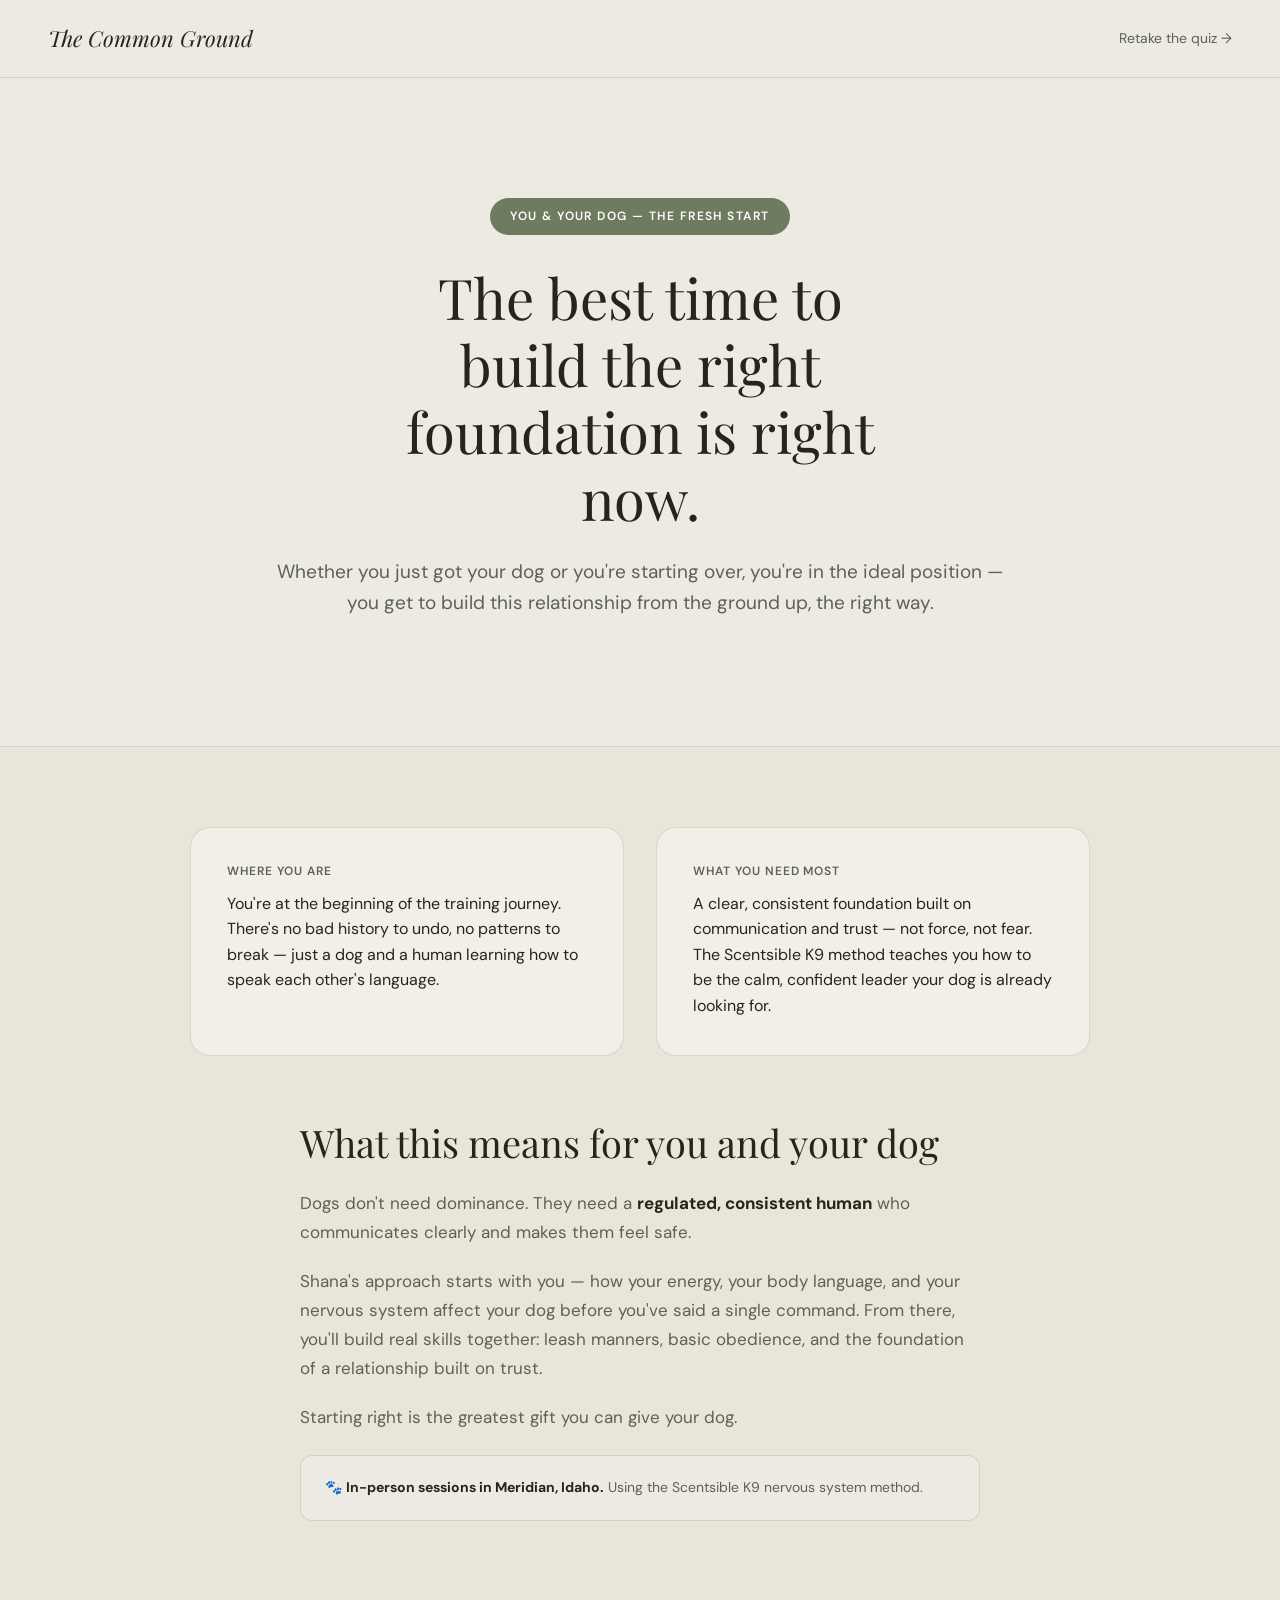
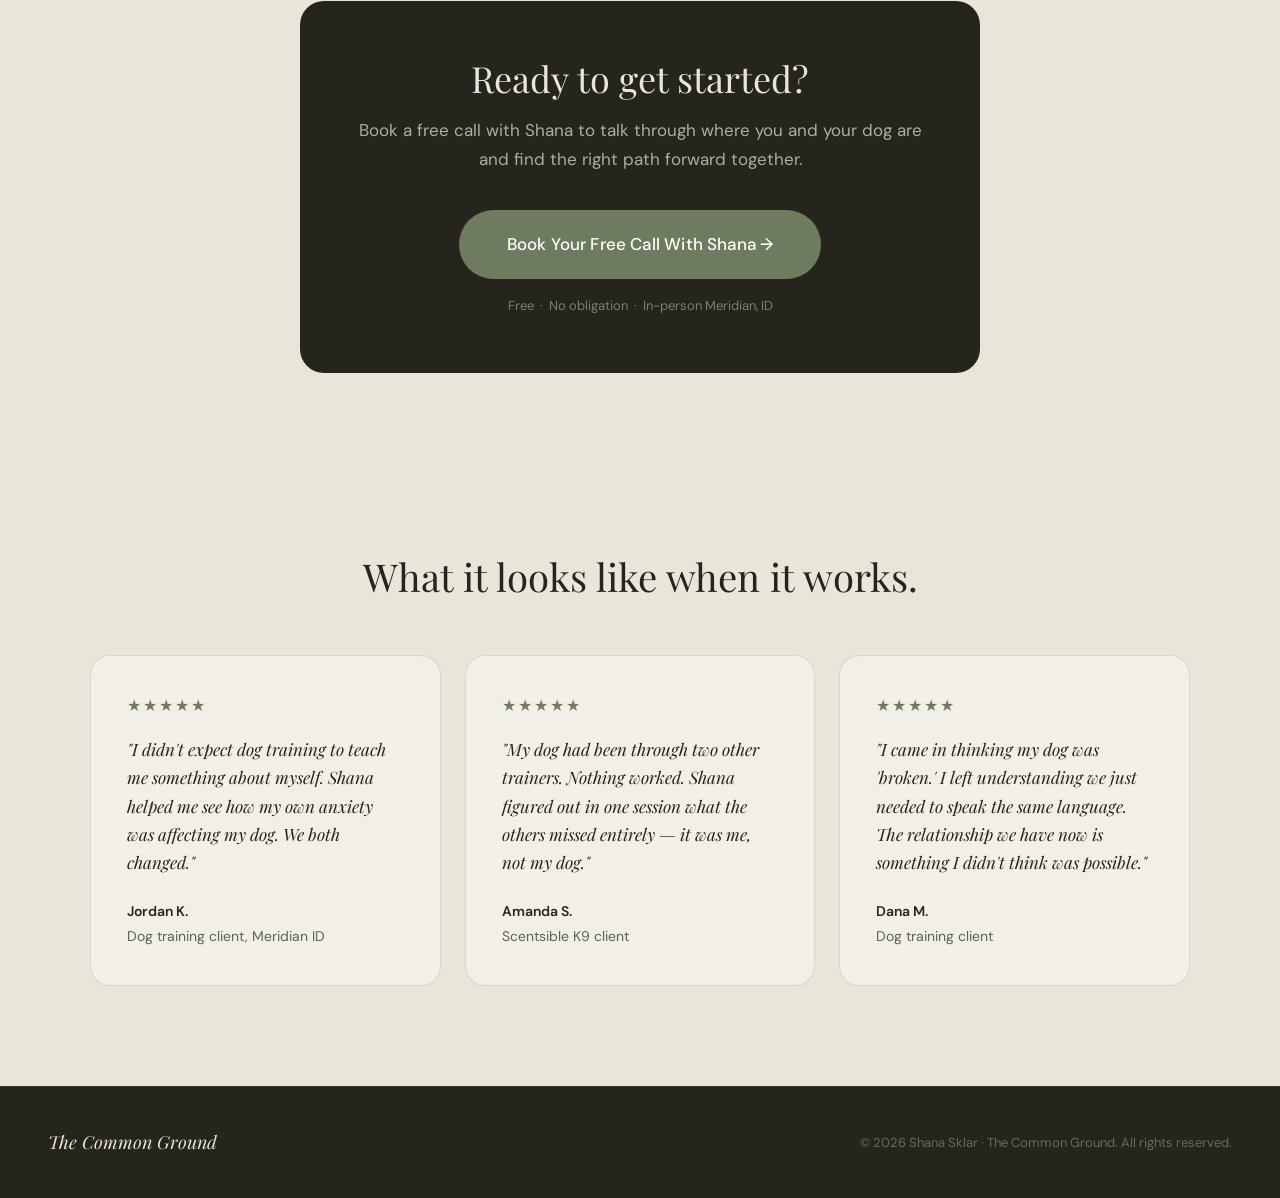
==== results-dogs.html @ 05b18819 "Add files via upload" ====
<!DOCTYPE html>
<html lang="en">
<head>
  <meta charset="UTF-8" />
  <meta name="viewport" content="width=device-width, initial-scale=1.0" />
  <title>Your Results — You & Your Dog — The Common Ground</title>
  <link rel="preconnect" href="https://fonts.googleapis.com" />
  <link rel="preconnect" href="https://fonts.gstatic.com" crossorigin />
  <link href="https://fonts.googleapis.com/css2?family=Playfair+Display:ital,wght@0,400;0,500;1,400;1,500&family=DM+Sans:wght@300;400;500;600&display=swap" rel="stylesheet" />
  <link rel="stylesheet" href="style.css" />
</head>
<body class="results-page">

  <nav id="navbar" style="position:relative; backdrop-filter:none; background:var(--sand-light); border-bottom:1px solid var(--border);">
    <a href="/" class="nav-logo">The Common Ground</a>
    <a href="quiz-dogs.html" style="font-size:14px; color:var(--text-muted);">Retake the quiz →</a>
  </nav>

  <section class="results-hero">
    <span class="result-type-badge" id="resultBadge">You & Your Dog</span>
    <h1 id="resultHeadline">Loading your results…</h1>
    <p class="lead" id="resultLead"></p>
  </section>

  <div class="results-body">
    <div class="container">

      <div class="results-grid" id="resultCards">
        <div class="result-card">
          <h3>Where You Are</h3>
          <p id="cardWhere"></p>
        </div>
        <div class="result-card">
          <h3>What You Need Most</h3>
          <p id="cardNeed"></p>
        </div>
      </div>

      <div class="results-copy">
        <h2>What this means for you and your dog</h2>
        <div id="resultBody"></div>
        <div style="margin-top:24px; padding:20px 24px; background:var(--sand-light); border-radius:var(--radius); border:1px solid var(--border);">
          <p style="font-size:14px; color:var(--text-muted); margin:0;">
            🐾 <strong style="color:var(--text);">In-person sessions in Meridian, Idaho.</strong>
            Using the Scentsible K9 nervous system method.
          </p>
        </div>
      </div>

      <div class="results-cta-box">
        <h2>Ready to get started?</h2>
        <p>
          Book a free call with Shana to talk through where you and your dog are
          and find the right path forward together.
        </p>
        <a href="https://calendly.com/shana-sklar1127/30min" target="_blank" class="btn btn-primary btn-lg">
          Book Your Free Call With Shana →
        </a>
        <p style="color:rgba(234,229,217,0.45); font-size:13px; margin-top:16px; margin-bottom:0;">
          Free &nbsp;·&nbsp; No obligation &nbsp;·&nbsp; In-person Meridian, ID
        </p>
      </div>

    </div>
  </div>

  <section class="testimonials" style="background:var(--cream);">
    <div class="container">
      <h2>What it looks like when it works.</h2>
      <div class="testimonial-grid">
        <div class="testimonial-card">
          <div class="testimonial-stars">★★★★★</div>
          <blockquote>"I didn't expect dog training to teach me something about myself. Shana helped me see how my own anxiety was affecting my dog. We both changed."</blockquote>
          <div class="testimonial-author">Jordan K. <span>Dog training client, Meridian ID</span></div>
        </div>
        <div class="testimonial-card">
          <div class="testimonial-stars">★★★★★</div>
          <blockquote>"My dog had been through two other trainers. Nothing worked. Shana figured out in one session what the others missed entirely — it was me, not my dog."</blockquote>
          <div class="testimonial-author">Amanda S. <span>Scentsible K9 client</span></div>
        </div>
        <div class="testimonial-card">
          <div class="testimonial-stars">★★★★★</div>
          <blockquote>"I came in thinking my dog was 'broken.' I left understanding we just needed to speak the same language. The relationship we have now is something I didn't think was possible."</blockquote>
          <div class="testimonial-author">Dana M. <span>Dog training client</span></div>
        </div>
      </div>
    </div>
  </section>

  <footer>
    <a href="/" class="footer-logo">The Common Ground</a>
    <p class="footer-copy">© 2026 Shana Sklar · The Common Ground. All rights reserved.</p>
  </footer>

  <script>
    const RESULTS_DATA = {
      'fresh-start': {
        label: 'The Fresh Start',
        headline: "The best time to build the right foundation\nis right now.",
        lead: "Whether you just got your dog or you're starting over, you're in the ideal position — you get to build this relationship from the ground up, the right way.",
        where: "You're at the beginning of the training journey. There's no bad history to undo, no patterns to break — just a dog and a human learning how to speak each other's language.",
        need: "A clear, consistent foundation built on communication and trust — not force, not fear. The Scentsible K9 method teaches you how to be the calm, confident leader your dog is already looking for.",
        body: [
          "Dogs don't need dominance. They need a <strong>regulated, consistent human</strong> who communicates clearly and makes them feel safe.",
          "Shana's approach starts with you — how your energy, your body language, and your nervous system affect your dog before you've said a single command. From there, you'll build real skills together: leash manners, basic obedience, and the foundation of a relationship built on trust.",
          "Starting right is the greatest gift you can give your dog."
        ]
      },
      'breakthrough': {
        label: 'The Breakthrough',
        headline: "You've tried. Your dog has tried.\nYou both deserve an approach that actually works.",
        lead: "You're not starting from zero — you've put in the work. But something isn't clicking. The missing piece usually isn't technique. It's the nervous system underneath it.",
        where: "You've got experience and some results — but also some stuck points. Your dog knows what you're asking; they're just not consistently responding. That gap is workable.",
        need: "A different lens. The Scentsible K9 method looks at what's happening in your dog's nervous system — and yours — before applying any technique. When both are regulated, everything gets easier.",
        body: [
          "Most training focuses on what the dog is doing. Shana focuses on <strong>why</strong> — and that's where breakthroughs happen.",
          "If your dog is reactive, inconsistent, or seems to forget everything they know in certain situations, it's almost always a nervous system response, not a training failure.",
          "You're closer to the breakthrough than it feels."
        ]
      },
      'bond-builder': {
        label: 'The Bond Builder',
        headline: "Your dog isn't the problem.\nThe connection is just missing — and that's fixable.",
        lead: "You want more than obedience. You want a dog that's calm, happy, and actually wants to be with you. That kind of relationship isn't trained — it's built.",
        where: "Something is off in the communication between you and your dog. They may be anxious, checked out, or not reading your signals. The good news: nervous systems respond remarkably well to the right conditions.",
        need: "A focus on connection before commands. Shana uses the Scentsible K9 method to help you understand what your dog is telling you — and how to respond in a way that builds trust, not just compliance.",
        body: [
          "Anxious dogs aren't difficult dogs. They're dogs who <strong>haven't felt safe enough to relax into the relationship yet.</strong>",
          "Shana works with you to regulate your own nervous system first — because your dog reads you constantly. From there, you'll learn to read your dog, respond to what they're actually communicating, and build the bond where obedience is a natural result of trust.",
          "The dog you want is already in there. They just need the right conditions to come out."
        ]
      }
    };

    function init() {
      const params = new URLSearchParams(window.location.search);
      const type   = params.get('type') || 'fresh-start';
      const name   = localStorage.getItem('ss_name') || '';
      const data   = RESULTS_DATA[type] || RESULTS_DATA['fresh-start'];

      document.getElementById('resultBadge').textContent    = `You & Your Dog — ${data.label}`;
      document.getElementById('resultHeadline').textContent = (name ? `${name}, ` : '') + data.headline;
      document.getElementById('resultLead').textContent     = data.lead;
      document.getElementById('cardWhere').textContent      = data.where;
      document.getElementById('cardNeed').textContent       = data.need;
      document.title = `${data.label} — The Common Ground`;

      const bodyEl = document.getElementById('resultBody');
      data.body.forEach(para => {
        const p = document.createElement('p');
        p.innerHTML = para;
        bodyEl.appendChild(p);
      });
    }

    init();
  </script>

</body>
</html>
---- style.css ----
:root {
  --cream: #EAE5D9;
  --warm-white: #F2EFE8;
  --text: #26251D;
  --text-muted: #5C6350;
  --terracotta: #AE6141;
  --terracotta-hover: #9A5438;
  --sand: #D5D0C4;
  --sand-light: #ECEAE2;
  --sage: #6E7B5E;
  --border: rgba(38, 37, 29, 0.12);
  --shadow: 0 4px 32px rgba(38, 37, 29, 0.08);
  --radius: 12px;
}

* { margin: 0; padding: 0; box-sizing: border-box; }

html { scroll-behavior: smooth; }

body {
  font-family: 'DM Sans', sans-serif;
  background: var(--cream);
  color: var(--text);
  line-height: 1.7;
  font-size: 17px;
  -webkit-font-smoothing: antialiased;
}

h1, h2, h3, h4 {
  font-family: 'Playfair Display', serif;
  line-height: 1.2;
  font-weight: 400;
}

p { max-width: 62ch; }

a { color: var(--sage); text-decoration: none; }
a:hover { color: #556647; }

img { display: block; max-width: 100%; }

/* ── Buttons ── */
.btn {
  display: inline-flex;
  align-items: center;
  gap: 8px;
  padding: 16px 36px;
  border-radius: 50px;
  font-family: 'DM Sans', sans-serif;
  font-size: 16px;
  font-weight: 500;
  cursor: pointer;
  border: none;
  transition: all 0.22s ease;
  letter-spacing: 0.01em;
  text-decoration: none;
}

.btn-primary {
  background: var(--sage);
  color: #fff;
}
.btn-primary:hover {
  background: #556647;
  color: #fff;
  transform: translateY(-2px);
  box-shadow: 0 8px 24px rgba(110, 123, 94, 0.35);
}

.btn-ghost {
  background: transparent;
  color: var(--text);
  border: 1.5px solid var(--border);
}
.btn-ghost:hover {
  border-color: var(--sage);
  color: var(--sage);
}

.btn-lg { padding: 20px 48px; font-size: 17px; }

/* ── Nav ── */
nav {
  position: fixed;
  top: 0; left: 0; right: 0;
  z-index: 100;
  padding: 20px 48px;
  display: flex;
  align-items: center;
  justify-content: space-between;
  background: rgba(234, 229, 217, 0.92);
  backdrop-filter: blur(12px);
  border-bottom: 1px solid transparent;
  transition: border-color 0.3s ease;
}

nav.scrolled { border-color: var(--border); }

.nav-logo {
  font-family: 'Playfair Display', serif;
  font-size: 22px;
  font-style: italic;
  color: var(--text);
  text-decoration: none;
}

.nav-links {
  display: flex;
  align-items: center;
  gap: 36px;
  list-style: none;
}

.nav-links a {
  color: var(--text-muted);
  font-size: 15px;
  font-weight: 500;
  text-decoration: none;
  transition: color 0.2s;
}
.nav-links a:hover { color: var(--text); }

.nav-cta {
  padding: 10px 24px;
  font-size: 14px;
}

/* ── Sections ── */
section { padding: 100px 48px; }

.container {
  max-width: 1100px;
  margin: 0 auto;
}

.container-narrow {
  max-width: 720px;
  margin: 0 auto;
}

/* ── Hero ── */
.hero {
  min-height: 100vh;
  display: flex;
  align-items: center;
  padding-top: 120px;
  background: var(--cream);
  position: relative;
  overflow: hidden;
}

.hero::before {
  content: '';
  position: absolute;
  top: -200px; right: -200px;
  width: 600px; height: 600px;
  background: radial-gradient(circle, rgba(110, 123, 94, 0.15) 0%, transparent 70%);
  border-radius: 50%;
  pointer-events: none;
}

.hero::after {
  content: '';
  position: absolute;
  bottom: -100px; left: -100px;
  width: 400px; height: 400px;
  background: radial-gradient(circle, rgba(174, 97, 65, 0.08) 0%, transparent 70%);
  border-radius: 50%;
  pointer-events: none;
}

.hero-inner {
  display: grid;
  grid-template-columns: 1fr 1fr;
  gap: 80px;
  align-items: center;
}

.hero-eyebrow {
  display: inline-block;
  font-size: 13px;
  font-weight: 500;
  letter-spacing: 0.12em;
  text-transform: uppercase;
  color: var(--sage);
  margin-bottom: 24px;
  padding: 6px 14px;
  background: rgba(110, 123, 94, 0.12);
  border-radius: 50px;
}

.hero h1 {
  font-size: clamp(40px, 5vw, 64px);
  margin-bottom: 28px;
  color: var(--text);
}

.hero h1 em {
  font-style: italic;
  color: var(--sage);
}

.hero-sub {
  font-size: 19px;
  color: var(--text-muted);
  margin-bottom: 40px;
  max-width: 52ch;
  line-height: 1.6;
}

.hero-actions {
  display: flex;
  align-items: center;
  gap: 20px;
  flex-wrap: wrap;
}

.hero-note {
  font-size: 14px;
  color: var(--text-muted);
}

.hero-image {
  position: relative;
}

.hero-card {
  background: var(--warm-white);
  border: 1px solid var(--border);
  border-radius: 20px;
  padding: 48px;
  box-shadow: var(--shadow);
  position: relative;
}

.hero-quote {
  font-family: 'Playfair Display', serif;
  font-size: 22px;
  font-style: italic;
  color: var(--text);
  line-height: 1.5;
  margin-bottom: 24px;
}

.hero-quote-author {
  font-size: 14px;
  color: var(--text-muted);
  font-weight: 500;
}

.hero-card-badge {
  position: absolute;
  top: -16px; right: 32px;
  background: var(--sage);
  color: #fff;
  font-size: 13px;
  font-weight: 500;
  padding: 8px 16px;
  border-radius: 50px;
}

/* ── Problem ── */
.problem {
  background: var(--text);
  color: var(--cream);
}

.problem h2 {
  font-size: clamp(32px, 4vw, 52px);
  color: var(--cream);
  margin-bottom: 32px;
}

.problem p {
  color: rgba(234, 229, 217, 0.75);
  font-size: 18px;
  margin-bottom: 20px;
  max-width: 64ch;
}

.problem p strong {
  color: var(--cream);
}

.problem-pillars {
  display: grid;
  grid-template-columns: repeat(3, 1fr);
  gap: 24px;
  margin-top: 64px;
}

.pillar {
  padding: 32px;
  border: 1px solid rgba(234, 229, 217, 0.12);
  border-radius: var(--radius);
  background: rgba(234, 229, 217, 0.05);
}

.pillar-label {
  font-size: 11px;
  font-weight: 600;
  letter-spacing: 0.14em;
  text-transform: uppercase;
  color: var(--sage);
  margin-bottom: 12px;
}

.pillar h4 {
  font-size: 18px;
  color: var(--cream);
  margin-bottom: 10px;
  font-family: 'DM Sans', sans-serif;
  font-weight: 500;
}

.pillar p {
  font-size: 15px;
  line-height: 1.6;
  margin-bottom: 0;
}

/* ── Guide (About) ── */
.guide {
  background: var(--sand-light);
}

.guide-inner {
  display: grid;
  grid-template-columns: 1fr 1.2fr;
  gap: 80px;
  align-items: start;
}

.guide-image-wrap {
  position: relative;
}

.guide-image-placeholder {
  width: 100%;
  aspect-ratio: 3/4;
  border-radius: 20px;
  background: var(--sand);
  display: flex;
  align-items: center;
  justify-content: center;
  color: var(--text-muted);
  font-size: 14px;
  border: 1px solid var(--border);
  overflow: hidden;
}

.guide-image-placeholder .placeholder-text {
  text-align: center;
  padding: 20px;
}

.guide-accent-card {
  position: absolute;
  bottom: -24px; right: -24px;
  background: var(--terracotta);
  color: #fff;
  border-radius: 16px;
  padding: 20px 24px;
  max-width: 200px;
}

.guide-accent-card p {
  font-size: 14px;
  line-height: 1.4;
  max-width: none;
  color: rgba(255,255,255,0.9);
}

.guide-accent-card strong {
  font-size: 20px;
  display: block;
  margin-bottom: 4px;
  font-family: 'Playfair Display', serif;
}

.guide-content .eyebrow {
  display: inline-block;
  font-size: 13px;
  font-weight: 500;
  letter-spacing: 0.12em;
  text-transform: uppercase;
  color: var(--sage);
  margin-bottom: 20px;
}

.guide-content h2 {
  font-size: clamp(28px, 3.5vw, 44px);
  margin-bottom: 28px;
}

.guide-content p {
  color: var(--text-muted);
  margin-bottom: 18px;
  font-size: 17px;
  max-width: 58ch;
}

.guide-content p strong {
  color: var(--text);
}

/* ── Plan ── */
.plan {
  background: var(--cream);
  text-align: center;
}

.plan h2 {
  font-size: clamp(28px, 3.5vw, 44px);
  margin-bottom: 16px;
}

.plan .sub {
  color: var(--text-muted);
  font-size: 18px;
  margin: 0 auto 64px;
}

.plan-steps {
  display: grid;
  grid-template-columns: repeat(3, 1fr);
  gap: 32px;
  margin-bottom: 56px;
}

.plan-step {
  background: var(--warm-white);
  border: 1px solid var(--border);
  border-radius: 20px;
  padding: 40px 32px;
  text-align: left;
  position: relative;
}

.step-number {
  width: 44px; height: 44px;
  border-radius: 50%;
  background: rgba(110, 123, 94, 0.14);
  color: var(--sage);
  font-family: 'Playfair Display', serif;
  font-size: 20px;
  display: flex;
  align-items: center;
  justify-content: center;
  margin-bottom: 20px;
}

.plan-step h3 {
  font-size: 20px;
  margin-bottom: 12px;
  font-family: 'DM Sans', sans-serif;
  font-weight: 600;
}

.plan-step p {
  color: var(--text-muted);
  font-size: 15px;
  max-width: none;
}

.connector {
  display: none;
}

/* ── Testimonials ── */
.testimonials {
  background: var(--sand-light);
}

.testimonials h2 {
  font-size: clamp(28px, 3vw, 40px);
  text-align: center;
  margin-bottom: 56px;
}

.testimonial-grid {
  display: grid;
  grid-template-columns: repeat(3, 1fr);
  gap: 24px;
}

.testimonial-card {
  background: var(--warm-white);
  border: 1px solid var(--border);
  border-radius: 20px;
  padding: 36px;
}

.testimonial-stars {
  color: var(--sage);
  font-size: 16px;
  letter-spacing: 2px;
  margin-bottom: 16px;
}

.testimonial-card blockquote {
  font-style: italic;
  font-size: 16px;
  color: var(--text);
  line-height: 1.65;
  margin-bottom: 24px;
  font-family: 'Playfair Display', serif;
  font-size: 17px;
}

.testimonial-author {
  font-size: 14px;
  font-weight: 600;
  color: var(--text);
}

.testimonial-author span {
  display: block;
  font-weight: 400;
  color: var(--text-muted);
  margin-top: 2px;
}

/* ── CTA Final ── */
.cta-final {
  background: var(--text);
  text-align: center;
  color: var(--cream);
}

.cta-final h2 {
  font-size: clamp(32px, 4vw, 52px);
  color: var(--cream);
  margin-bottom: 24px;
}

.cta-final p {
  color: rgba(234, 229, 217, 0.7);
  font-size: 18px;
  margin: 0 auto 16px;
  max-width: 56ch;
}

.cta-final .cta-note {
  font-size: 14px;
  color: rgba(234, 229, 217, 0.45);
  margin-top: 20px;
  display: block;
}

.cta-final .btn-primary {
  margin-top: 40px;
}

/* ── Footer ── */
footer {
  padding: 40px 48px;
  background: var(--text);
  border-top: 1px solid rgba(234,229,217,0.08);
  display: flex;
  align-items: center;
  justify-content: space-between;
  flex-wrap: wrap;
  gap: 16px;
}

.footer-logo {
  font-family: 'Playfair Display', serif;
  font-size: 18px;
  font-style: italic;
  color: var(--cream);
  text-decoration: none;
}

.footer-copy {
  font-size: 13px;
  color: rgba(234, 229, 217, 0.35);
}

/* ── Quiz Page ── */
.quiz-page {
  min-height: 100vh;
  background: var(--cream);
  display: flex;
  flex-direction: column;
}

.quiz-nav {
  padding: 24px 48px;
  display: flex;
  align-items: center;
  justify-content: space-between;
  border-bottom: 1px solid var(--border);
}

.quiz-progress-bar {
  height: 4px;
  background: var(--sand);
  border-radius: 2px;
  overflow: hidden;
}

.quiz-progress-fill {
  height: 100%;
  background: var(--sage);
  border-radius: 2px;
  transition: width 0.4s ease;
}

.quiz-body {
  flex: 1;
  display: flex;
  align-items: center;
  justify-content: center;
  padding: 60px 24px;
}

.quiz-screen {
  width: 100%;
  max-width: 680px;
  animation: fadeUp 0.35s ease both;
}

@keyframes fadeUp {
  from { opacity: 0; transform: translateY(20px); }
  to   { opacity: 1; transform: translateY(0); }
}

.quiz-step-label {
  font-size: 13px;
  font-weight: 500;
  letter-spacing: 0.1em;
  text-transform: uppercase;
  color: var(--sage);
  margin-bottom: 16px;
}

.quiz-question {
  font-family: 'Playfair Display', serif;
  font-size: clamp(22px, 3vw, 32px);
  color: var(--text);
  margin-bottom: 40px;
  line-height: 1.3;
}

.quiz-answers {
  display: flex;
  flex-direction: column;
  gap: 12px;
  margin-bottom: 40px;
}

.answer-card {
  padding: 20px 24px;
  border: 1.5px solid var(--border);
  border-radius: var(--radius);
  background: var(--warm-white);
  cursor: pointer;
  transition: all 0.2s ease;
  font-size: 16px;
  color: var(--text-muted);
  text-align: left;
  line-height: 1.5;
}

.answer-card:hover {
  border-color: var(--sage);
  color: var(--text);
  background: rgba(110, 123, 94, 0.06);
  transform: translateX(4px);
}

.answer-card.selected {
  border-color: var(--sage);
  background: rgba(110, 123, 94, 0.1);
  color: var(--text);
}

.quiz-nav-row {
  display: flex;
  align-items: center;
  justify-content: space-between;
  gap: 16px;
}

.quiz-back {
  background: none;
  border: none;
  color: var(--text-muted);
  font-family: 'DM Sans', sans-serif;
  font-size: 15px;
  cursor: pointer;
  display: flex;
  align-items: center;
  gap: 6px;
  padding: 0;
  transition: color 0.2s;
}
.quiz-back:hover { color: var(--text); }
.quiz-back:disabled { opacity: 0.3; cursor: default; }

/* Lead capture screen */
.lead-screen {
  text-align: center;
}

.lead-screen h2 {
  font-size: clamp(24px, 3vw, 36px);
  margin-bottom: 16px;
}

.lead-screen p {
  color: var(--text-muted);
  margin: 0 auto 40px;
  font-size: 17px;
}

.lead-form {
  display: flex;
  flex-direction: column;
  gap: 16px;
  max-width: 440px;
  margin: 0 auto;
}

.field {
  display: flex;
  flex-direction: column;
  gap: 6px;
  text-align: left;
}

.field label {
  font-size: 14px;
  font-weight: 500;
  color: var(--text);
}

.field input {
  padding: 14px 18px;
  border: 1.5px solid var(--border);
  border-radius: var(--radius);
  background: var(--warm-white);
  font-family: 'DM Sans', sans-serif;
  font-size: 16px;
  color: var(--text);
  transition: border-color 0.2s;
  outline: none;
}

.field input:focus {
  border-color: var(--sage);
}

.field input::placeholder {
  color: rgba(94, 90, 79, 0.45);
}

.lead-form .btn {
  margin-top: 8px;
}

.form-fine-print {
  font-size: 13px;
  color: var(--text-muted);
  opacity: 0.6;
  margin-top: 12px;
}

/* Loading screen */
.loading-screen {
  text-align: center;
}

.loader-dots {
  display: flex;
  gap: 8px;
  justify-content: center;
  margin-bottom: 24px;
}

.loader-dots span {
  width: 10px; height: 10px;
  background: var(--sage);
  border-radius: 50%;
  animation: bounce 1.4s infinite ease-in-out both;
}

.loader-dots span:nth-child(1) { animation-delay: -0.32s; }
.loader-dots span:nth-child(2) { animation-delay: -0.16s; }

@keyframes bounce {
  0%, 80%, 100% { transform: scale(0.6); opacity: 0.4; }
  40%            { transform: scale(1.1); opacity: 1; }
}

.loading-screen p {
  color: var(--text-muted);
  font-size: 17px;
  margin: 0 auto;
}

/* ── Results Page ── */
.results-page {
  min-height: 100vh;
  background: var(--cream);
}

.results-hero {
  padding: 120px 48px 80px;
  text-align: center;
  background: var(--sand-light);
  border-bottom: 1px solid var(--border);
}

.result-type-badge {
  display: inline-block;
  background: var(--sage);
  color: #fff;
  font-size: 12px;
  font-weight: 600;
  letter-spacing: 0.12em;
  text-transform: uppercase;
  padding: 8px 20px;
  border-radius: 50px;
  margin-bottom: 28px;
}

.results-hero h1 {
  font-size: clamp(32px, 4.5vw, 56px);
  margin-bottom: 24px;
  max-width: 16ch;
  margin-left: auto;
  margin-right: auto;
}

.results-hero .lead {
  font-size: 19px;
  color: var(--text-muted);
  max-width: 58ch;
  margin: 0 auto 48px;
  line-height: 1.65;
}

.results-body {
  padding: 80px 48px;
}

.results-grid {
  max-width: 900px;
  margin: 0 auto;
  display: grid;
  grid-template-columns: 1fr 1fr;
  gap: 32px;
  margin-bottom: 64px;
}

.result-card {
  background: var(--warm-white);
  border: 1px solid var(--border);
  border-radius: 20px;
  padding: 36px;
}

.result-card h3 {
  font-size: 16px;
  font-weight: 600;
  font-family: 'DM Sans', sans-serif;
  color: var(--text-muted);
  text-transform: uppercase;
  letter-spacing: 0.08em;
  font-size: 12px;
  margin-bottom: 12px;
}

.result-card p {
  font-size: 16px;
  color: var(--text);
  line-height: 1.6;
  max-width: none;
}

.results-copy {
  max-width: 680px;
  margin: 0 auto 80px;
}

.results-copy h2 {
  font-size: clamp(26px, 3vw, 38px);
  margin-bottom: 24px;
}

.results-copy p {
  color: var(--text-muted);
  font-size: 17px;
  margin-bottom: 20px;
  max-width: none;
}

.results-copy p strong { color: var(--text); }

.results-cta-box {
  max-width: 680px;
  margin: 0 auto;
  background: var(--text);
  border-radius: 24px;
  padding: 56px;
  text-align: center;
  color: var(--cream);
}

.results-cta-box h2 {
  color: var(--cream);
  font-size: clamp(24px, 3vw, 36px);
  margin-bottom: 16px;
}

.results-cta-box p {
  color: rgba(234, 229, 217, 0.7);
  margin: 0 auto 36px;
  font-size: 17px;
}

.calendly-placeholder {
  background: rgba(234, 229, 217, 0.06);
  border: 1px dashed rgba(234, 229, 217, 0.2);
  border-radius: 12px;
  padding: 40px;
  color: rgba(234, 229, 217, 0.5);
  font-size: 14px;
  margin-bottom: 24px;
}

/* ── Path Cards (fork section) ── */
.paths-section {
  background: var(--cream);
  padding: 100px 48px;
}

.path-cards {
  display: grid;
  grid-template-columns: 1fr 1fr;
  gap: 28px;
  max-width: 900px;
  margin: 0 auto;
}

.path-card {
  background: var(--warm-white);
  border: 1.5px solid var(--border);
  border-radius: 24px;
  padding: 44px 40px;
  display: flex;
  flex-direction: column;
  gap: 16px;
  transition: box-shadow 0.25s ease, transform 0.25s ease;
}

.path-card:hover {
  box-shadow: var(--shadow);
  transform: translateY(-4px);
}

.path-card-icon {
  font-size: 36px;
  line-height: 1;
}

.path-card-label {
  font-size: 11px;
  font-weight: 600;
  letter-spacing: 0.14em;
  text-transform: uppercase;
  color: var(--sage);
}

.path-card h3 {
  font-family: 'Playfair Display', serif;
  font-size: 22px;
  color: var(--text);
  line-height: 1.3;
  margin: 0;
}

.path-card p {
  color: var(--text-muted);
  font-size: 15px;
  line-height: 1.65;
  max-width: none;
  margin: 0;
}

.path-list {
  list-style: none;
  display: flex;
  flex-direction: column;
  gap: 8px;
  margin: 4px 0 8px;
}

.path-list li {
  font-size: 14px;
  color: var(--text-muted);
  padding-left: 18px;
  position: relative;
}

.path-list li::before {
  content: '✓';
  position: absolute;
  left: 0;
  color: var(--sage);
  font-weight: 600;
}

@media (max-width: 900px) {
  .paths-section { padding: 72px 24px; }
  .path-cards { grid-template-columns: 1fr; }
}

/* ── Utilities ── */
.text-center { text-align: center; }
.hidden { display: none !important; }

.divider {
  width: 48px;
  height: 2px;
  background: var(--sage);
  margin-bottom: 28px;
}

/* ── Mobile ── */
@media (max-width: 900px) {
  nav { padding: 18px 24px; }
  .nav-links { display: none; }
  section { padding: 72px 24px; }

  .hero-inner { grid-template-columns: 1fr; gap: 40px; }
  .hero-image { display: none; }

  .problem-pillars { grid-template-columns: 1fr; }

  .guide-inner { grid-template-columns: 1fr; }
  .guide-image-wrap { display: none; }

  .plan-steps { grid-template-columns: 1fr; }

  .testimonial-grid { grid-template-columns: 1fr; }

  .results-grid { grid-template-columns: 1fr; }
  .results-hero { padding: 100px 24px 60px; }
  .results-body { padding: 60px 24px; }
  .results-cta-box { padding: 40px 24px; }

  footer { flex-direction: column; text-align: center; padding: 32px 24px; }

  .quiz-nav { padding: 18px 24px; }
}
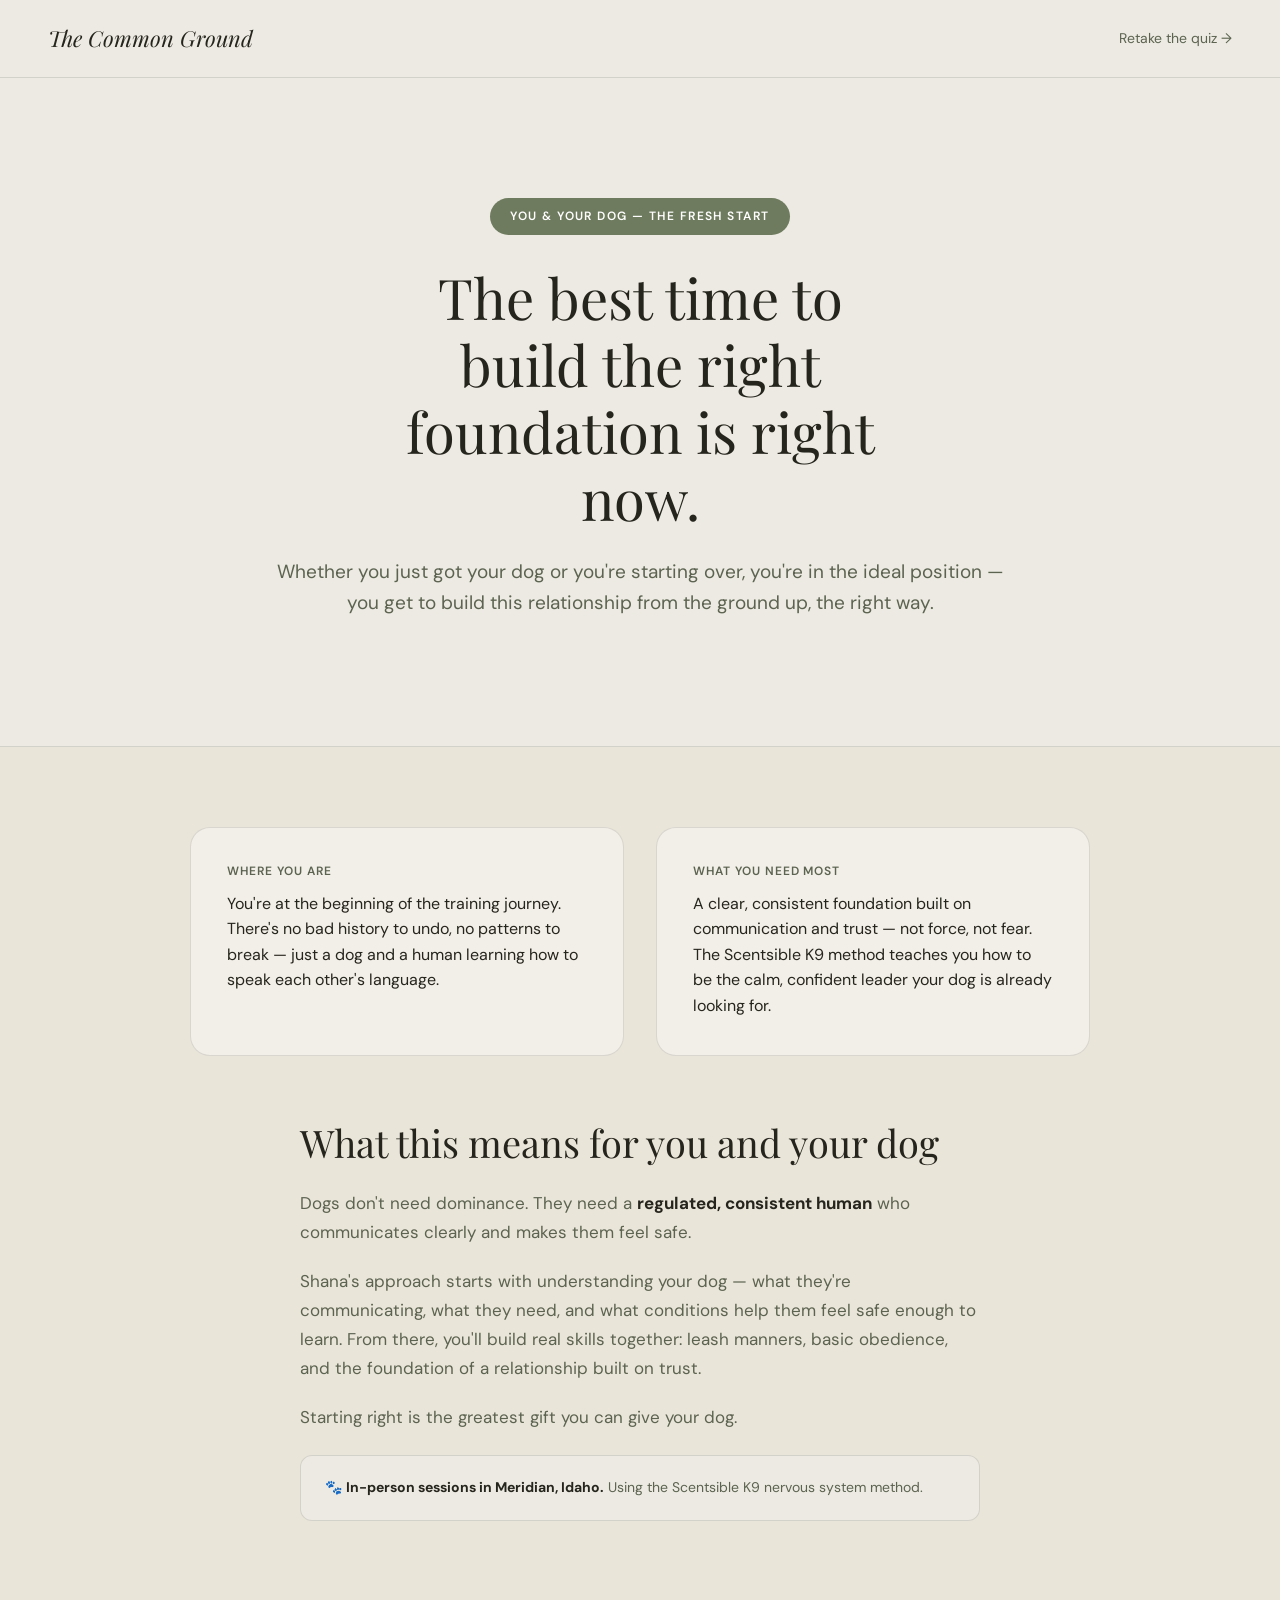
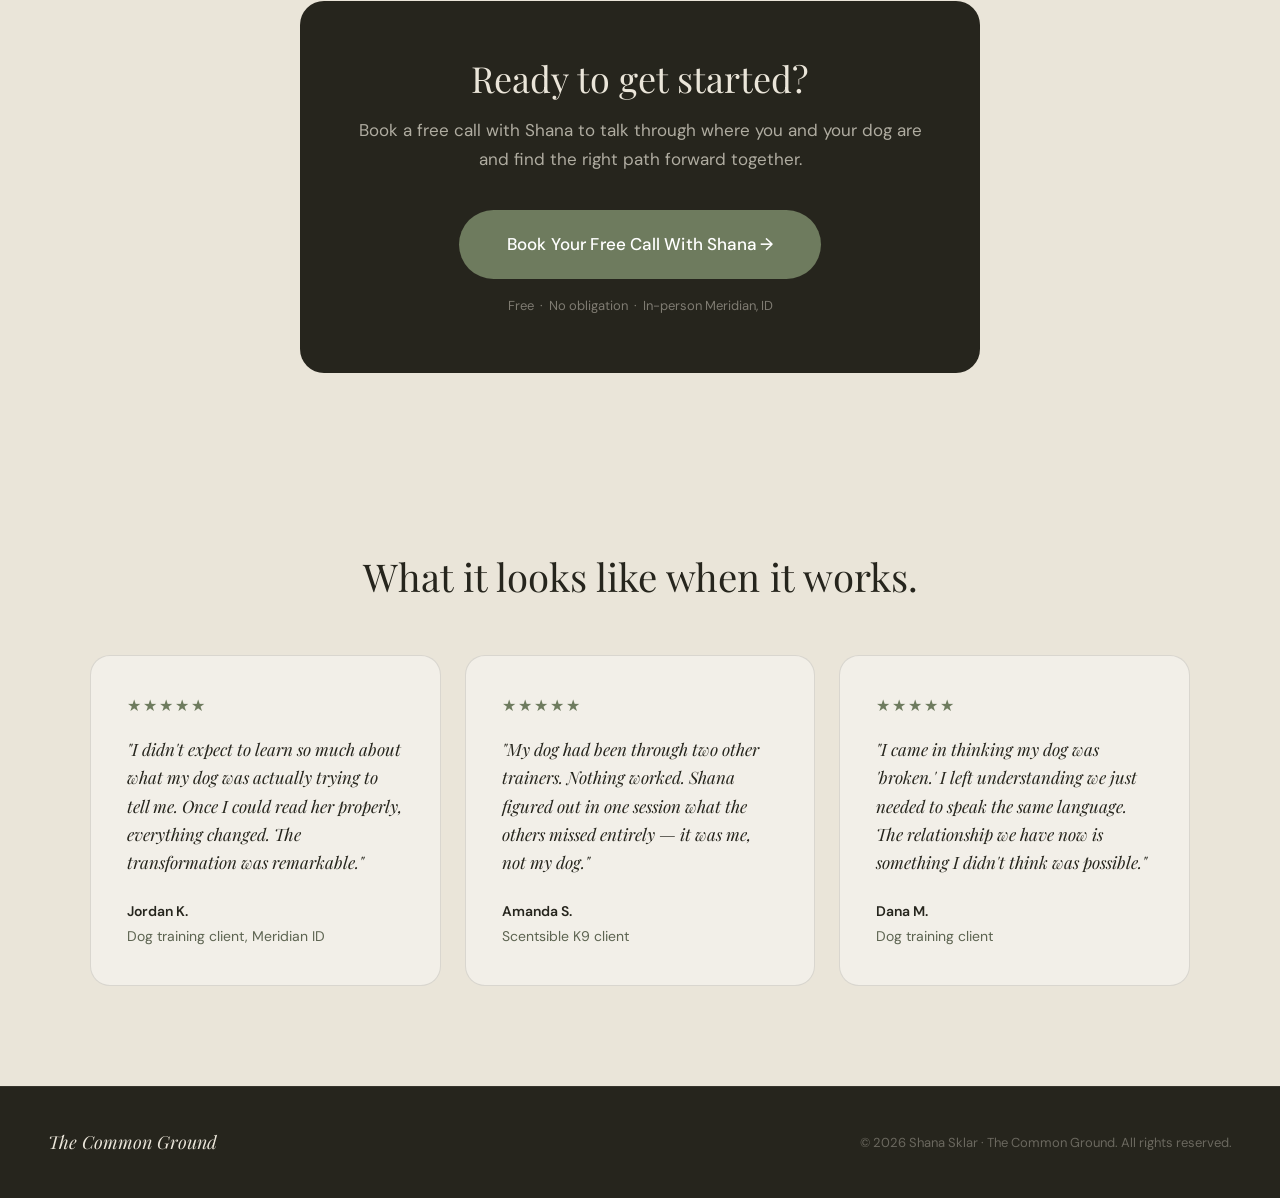
==== commit 34e3805e: "Add files via upload" ====
--- a/results-dogs.html
+++ b/results-dogs.html
@@ -70,7 +70,7 @@
       <div class="testimonial-grid">
         <div class="testimonial-card">
           <div class="testimonial-stars">★★★★★</div>
-          <blockquote>"I didn't expect dog training to teach me something about myself. Shana helped me see how my own anxiety was affecting my dog. We both changed."</blockquote>
+          <blockquote>"I didn't expect to learn so much about what my dog was actually trying to tell me. Once I could read her properly, everything changed. The transformation was remarkable."</blockquote>
           <div class="testimonial-author">Jordan K. <span>Dog training client, Meridian ID</span></div>
         </div>
         <div class="testimonial-card">
@@ -102,7 +102,7 @@
         need: "A clear, consistent foundation built on communication and trust — not force, not fear. The Scentsible K9 method teaches you how to be the calm, confident leader your dog is already looking for.",
         body: [
           "Dogs don't need dominance. They need a <strong>regulated, consistent human</strong> who communicates clearly and makes them feel safe.",
-          "Shana's approach starts with you — how your energy, your body language, and your nervous system affect your dog before you've said a single command. From there, you'll build real skills together: leash manners, basic obedience, and the foundation of a relationship built on trust.",
+          "Shana's approach starts with understanding your dog — what they're communicating, what they need, and what conditions help them feel safe enough to learn. From there, you'll build real skills together: leash manners, basic obedience, and the foundation of a relationship built on trust.",
           "Starting right is the greatest gift you can give your dog."
         ]
       },
@@ -126,7 +126,7 @@
         need: "A focus on connection before commands. Shana uses the Scentsible K9 method to help you understand what your dog is telling you — and how to respond in a way that builds trust, not just compliance.",
         body: [
           "Anxious dogs aren't difficult dogs. They're dogs who <strong>haven't felt safe enough to relax into the relationship yet.</strong>",
-          "Shana works with you to regulate your own nervous system first — because your dog reads you constantly. From there, you'll learn to read your dog, respond to what they're actually communicating, and build the bond where obedience is a natural result of trust.",
+          "Shana works with you to create the conditions your dog needs to feel safe, seen, and secure — the three foundations of the Scentsible K9 method. You'll learn to read what your dog is actually communicating and respond in a way that builds genuine trust, not just compliance.",
           "The dog you want is already in there. They just need the right conditions to come out."
         ]
       }
